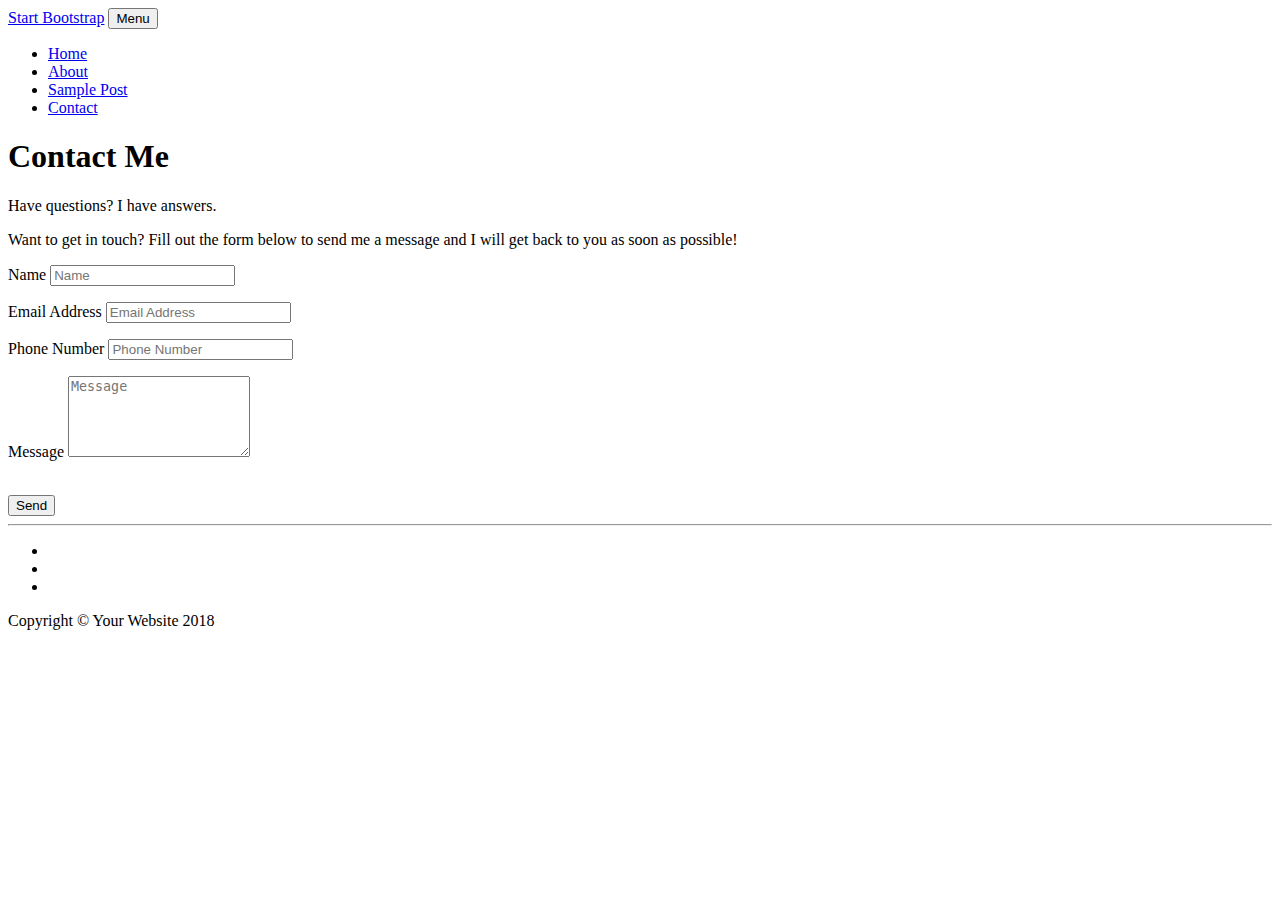
==== contact.html @ d7d1c13d "Add files via upload" ====
<!DOCTYPE html>
<html lang="en">

  <head>

    <meta charset="utf-8">
    <meta name="viewport" content="width=device-width, initial-scale=1, shrink-to-fit=no">
    <meta name="description" content="">
    <meta name="author" content="">

    <title>Clean Blog - Start Bootstrap Theme</title>

    <!-- Bootstrap core CSS -->
    <link href="vendor/bootstrap/css/bootstrap.min.css" rel="stylesheet">

    <!-- Custom fonts for this template -->
    <link href="vendor/font-awesome/css/font-awesome.min.css" rel="stylesheet" type="text/css">
    <link href='https://fonts.googleapis.com/css?family=Lora:400,700,400italic,700italic' rel='stylesheet' type='text/css'>
    <link href='https://fonts.googleapis.com/css?family=Open+Sans:300italic,400italic,600italic,700italic,800italic,400,300,600,700,800' rel='stylesheet' type='text/css'>

    <!-- Custom styles for this template -->
    <link href="css/clean-blog.min.css" rel="stylesheet">

  </head>

  <body>

    <!-- Navigation -->
    <nav class="navbar navbar-expand-lg navbar-light fixed-top" id="mainNav">
      <div class="container">
        <a class="navbar-brand" href="index.html">Start Bootstrap</a>
        <button class="navbar-toggler navbar-toggler-right" type="button" data-toggle="collapse" data-target="#navbarResponsive" aria-controls="navbarResponsive" aria-expanded="false" aria-label="Toggle navigation">
          Menu
          <i class="fa fa-bars"></i>
        </button>
        <div class="collapse navbar-collapse" id="navbarResponsive">
          <ul class="navbar-nav ml-auto">
            <li class="nav-item">
              <a class="nav-link" href="index.html">Home</a>
            </li>
            <li class="nav-item">
              <a class="nav-link" href="about.html">About</a>
            </li>
            <li class="nav-item">
              <a class="nav-link" href="post.html">Sample Post</a>
            </li>
            <li class="nav-item">
              <a class="nav-link" href="contact.html">Contact</a>
            </li>
          </ul>
        </div>
      </div>
    </nav>

    <!-- Page Header -->
    <header class="masthead" style="background-image: url('img/contact-bg.jpg')">
      <div class="overlay"></div>
      <div class="container">
        <div class="row">
          <div class="col-lg-8 col-md-10 mx-auto">
            <div class="page-heading">
              <h1>Contact Me</h1>
              <span class="subheading">Have questions? I have answers.</span>
            </div>
          </div>
        </div>
      </div>
    </header>

    <!-- Main Content -->
    <div class="container">
      <div class="row">
        <div class="col-lg-8 col-md-10 mx-auto">
          <p>Want to get in touch? Fill out the form below to send me a message and I will get back to you as soon as possible!</p>
          <!-- Contact Form - Enter your email address on line 19 of the mail/contact_me.php file to make this form work. -->
          <!-- WARNING: Some web hosts do not allow emails to be sent through forms to common mail hosts like Gmail or Yahoo. It's recommended that you use a private domain email address! -->
          <!-- To use the contact form, your site must be on a live web host with PHP! The form will not work locally! -->
          <form name="sentMessage" id="contactForm" novalidate>
            <div class="control-group">
              <div class="form-group floating-label-form-group controls">
                <label>Name</label>
                <input type="text" class="form-control" placeholder="Name" id="name" required data-validation-required-message="Please enter your name.">
                <p class="help-block text-danger"></p>
              </div>
            </div>
            <div class="control-group">
              <div class="form-group floating-label-form-group controls">
                <label>Email Address</label>
                <input type="email" class="form-control" placeholder="Email Address" id="email" required data-validation-required-message="Please enter your email address.">
                <p class="help-block text-danger"></p>
              </div>
            </div>
            <div class="control-group">
              <div class="form-group col-xs-12 floating-label-form-group controls">
                <label>Phone Number</label>
                <input type="tel" class="form-control" placeholder="Phone Number" id="phone" required data-validation-required-message="Please enter your phone number.">
                <p class="help-block text-danger"></p>
              </div>
            </div>
            <div class="control-group">
              <div class="form-group floating-label-form-group controls">
                <label>Message</label>
                <textarea rows="5" class="form-control" placeholder="Message" id="message" required data-validation-required-message="Please enter a message."></textarea>
                <p class="help-block text-danger"></p>
              </div>
            </div>
            <br>
            <div id="success"></div>
            <div class="form-group">
              <button type="submit" class="btn btn-primary" id="sendMessageButton">Send</button>
            </div>
          </form>
        </div>
      </div>
    </div>

    <hr>

    <!-- Footer -->
    <footer>
      <div class="container">
        <div class="row">
          <div class="col-lg-8 col-md-10 mx-auto">
            <ul class="list-inline text-center">
              <li class="list-inline-item">
                <a href="#">
                  <span class="fa-stack fa-lg">
                    <i class="fa fa-circle fa-stack-2x"></i>
                    <i class="fa fa-twitter fa-stack-1x fa-inverse"></i>
                  </span>
                </a>
              </li>
              <li class="list-inline-item">
                <a href="#">
                  <span class="fa-stack fa-lg">
                    <i class="fa fa-circle fa-stack-2x"></i>
                    <i class="fa fa-facebook fa-stack-1x fa-inverse"></i>
                  </span>
                </a>
              </li>
              <li class="list-inline-item">
                <a href="#">
                  <span class="fa-stack fa-lg">
                    <i class="fa fa-circle fa-stack-2x"></i>
                    <i class="fa fa-github fa-stack-1x fa-inverse"></i>
                  </span>
                </a>
              </li>
            </ul>
            <p class="copyright text-muted">Copyright &copy; Your Website 2018</p>
          </div>
        </div>
      </div>
    </footer>

    <!-- Bootstrap core JavaScript -->
    <script src="vendor/jquery/jquery.min.js"></script>
    <script src="vendor/bootstrap/js/bootstrap.bundle.min.js"></script>

    <!-- Contact Form JavaScript -->
    <script src="js/jqBootstrapValidation.js"></script>
    <script src="js/contact_me.js"></script>

    <!-- Custom scripts for this template -->
    <script src="js/clean-blog.min.js"></script>

  </body>

</html>
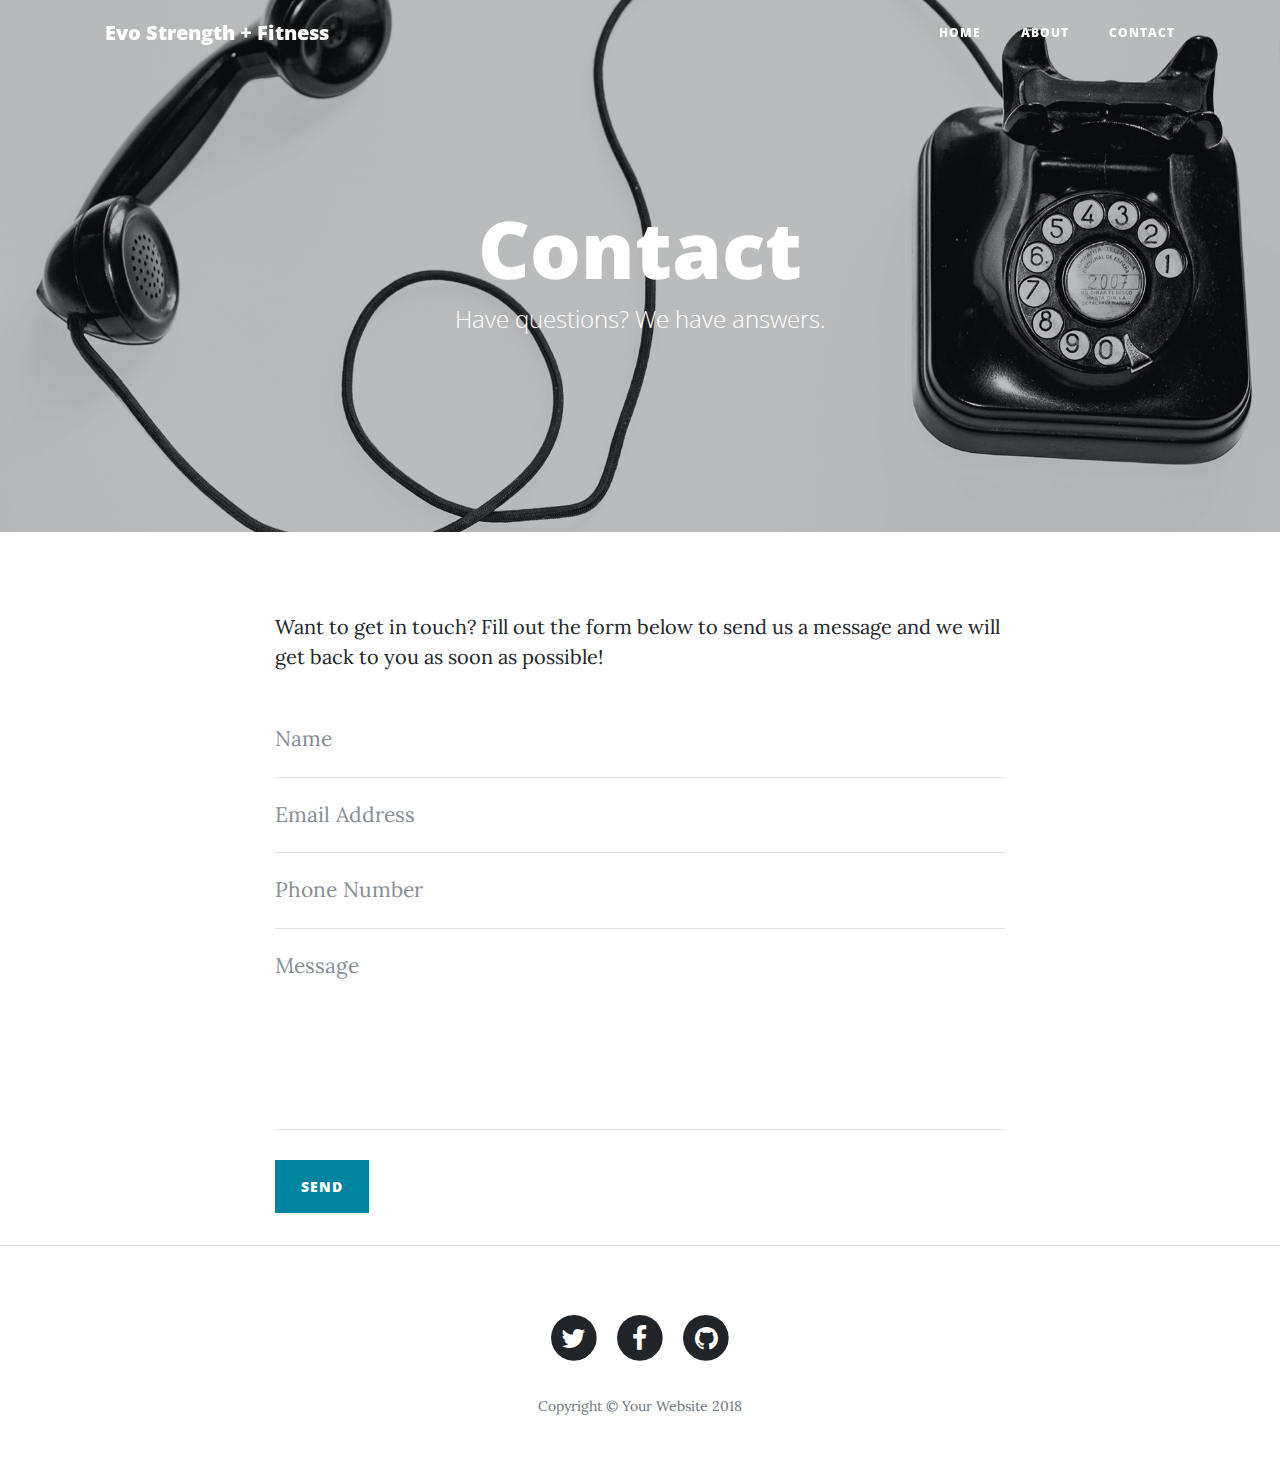
==== commit e14573c7: "Update contact.html" ====
--- a/contact.html
+++ b/contact.html
@@ -8,7 +8,7 @@
     <meta name="description" content="">
     <meta name="author" content="">
 
-    <title>Clean Blog - Start Bootstrap Theme</title>
+    <title>Contact | Evo Strength + Fitness</title>
 
     <!-- Bootstrap core CSS -->
     <link href="vendor/bootstrap/css/bootstrap.min.css" rel="stylesheet">
@@ -28,7 +28,7 @@
     <!-- Navigation -->
     <nav class="navbar navbar-expand-lg navbar-light fixed-top" id="mainNav">
       <div class="container">
-        <a class="navbar-brand" href="index.html">Start Bootstrap</a>
+        <a class="navbar-brand" href="index.html">Evo Strength + Fitness</a>
         <button class="navbar-toggler navbar-toggler-right" type="button" data-toggle="collapse" data-target="#navbarResponsive" aria-controls="navbarResponsive" aria-expanded="false" aria-label="Toggle navigation">
           Menu
           <i class="fa fa-bars"></i>
@@ -36,16 +36,13 @@
         <div class="collapse navbar-collapse" id="navbarResponsive">
           <ul class="navbar-nav ml-auto">
             <li class="nav-item">
-              <a class="nav-link" href="index.html">Home</a>
+              <a class="nav-link" href="index">Home</a>
             </li>
             <li class="nav-item">
-              <a class="nav-link" href="about.html">About</a>
+              <a class="nav-link" href="about">About</a>
             </li>
             <li class="nav-item">
-              <a class="nav-link" href="post.html">Sample Post</a>
-            </li>
-            <li class="nav-item">
-              <a class="nav-link" href="contact.html">Contact</a>
+              <a class="nav-link" href="contact">Contact</a>
             </li>
           </ul>
         </div>
@@ -59,8 +56,8 @@
         <div class="row">
           <div class="col-lg-8 col-md-10 mx-auto">
             <div class="page-heading">
-              <h1>Contact Me</h1>
-              <span class="subheading">Have questions? I have answers.</span>
+              <h1>Contact</h1>
+              <span class="subheading">Have questions? We have answers.</span>
             </div>
           </div>
         </div>
@@ -71,7 +68,7 @@
     <div class="container">
       <div class="row">
         <div class="col-lg-8 col-md-10 mx-auto">
-          <p>Want to get in touch? Fill out the form below to send me a message and I will get back to you as soon as possible!</p>
+          <p>Want to get in touch? Fill out the form below to send us a message and we will get back to you as soon as possible!</p>
           <!-- Contact Form - Enter your email address on line 19 of the mail/contact_me.php file to make this form work. -->
           <!-- WARNING: Some web hosts do not allow emails to be sent through forms to common mail hosts like Gmail or Yahoo. It's recommended that you use a private domain email address! -->
           <!-- To use the contact form, your site must be on a live web host with PHP! The form will not work locally! -->
--- a/css/clean-blog.min.css
+++ b/css/clean-blog.min.css
@@ -0,0 +1 @@
+body{font-size:20px;color:#212529;font-family:Lora,'Times New Roman',serif}p{line-height:1.5;margin:30px 0}p a{text-decoration:underline}h1,h2,h3,h4,h5,h6{font-weight:800;font-family:'Open Sans','Helvetica Neue',Helvetica,Arial,sans-serif}a{color:#212529;-webkit-transition:all .2s;-moz-transition:all .2s;transition:all .2s}a:focus,a:hover{color:#0085a1}blockquote{font-style:italic;color:#868e96}.section-heading{font-size:36px;font-weight:700;margin-top:60px}.caption{font-size:14px;font-style:italic;display:block;margin:0;padding:10px;text-align:center;border-bottom-right-radius:5px;border-bottom-left-radius:5px}::-moz-selection{color:#fff;background:#0085a1;text-shadow:none}::selection{color:#fff;background:#0085a1;text-shadow:none}img::selection{color:#fff;background:0 0}img::-moz-selection{color:#fff;background:0 0}#mainNav{position:absolute;border-bottom:1px solid #e9ecef;background-color:#fff;font-family:'Open Sans','Helvetica Neue',Helvetica,Arial,sans-serif}#mainNav .navbar-brand{font-weight:800;color:#343a40}#mainNav .navbar-toggler{font-size:12px;font-weight:800;padding:13px;text-transform:uppercase;color:#343a40}#mainNav .navbar-nav>li.nav-item>a{font-size:12px;font-weight:800;letter-spacing:1px;text-transform:uppercase}@media only screen and (min-width:992px){#mainNav{border-bottom:1px solid transparent;background:0 0}#mainNav .navbar-brand{padding:10px 20px;color:#fff}#mainNav .navbar-brand:focus,#mainNav .navbar-brand:hover{color:rgba(255,255,255,.8)}#mainNav .navbar-nav>li.nav-item>a{padding:10px 20px;color:#fff}#mainNav .navbar-nav>li.nav-item>a:focus,#mainNav .navbar-nav>li.nav-item>a:hover{color:rgba(255,255,255,.8)}}@media only screen and (min-width:992px){#mainNav{-webkit-transition:background-color .2s;-moz-transition:background-color .2s;transition:background-color .2s;-webkit-transform:translate3d(0,0,0);-moz-transform:translate3d(0,0,0);-ms-transform:translate3d(0,0,0);-o-transform:translate3d(0,0,0);transform:translate3d(0,0,0);-webkit-backface-visibility:hidden}#mainNav.is-fixed{position:fixed;top:-67px;-webkit-transition:-webkit-transform .2s;-moz-transition:-moz-transform .2s;transition:transform .2s;border-bottom:1px solid #fff;background-color:rgba(255,255,255,.9)}#mainNav.is-fixed .navbar-brand{color:#212529}#mainNav.is-fixed .navbar-brand:focus,#mainNav.is-fixed .navbar-brand:hover{color:#0085a1}#mainNav.is-fixed .navbar-nav>li.nav-item>a{color:#212529}#mainNav.is-fixed .navbar-nav>li.nav-item>a:focus,#mainNav.is-fixed .navbar-nav>li.nav-item>a:hover{color:#0085a1}#mainNav.is-visible{-webkit-transform:translate3d(0,100%,0);-moz-transform:translate3d(0,100%,0);-ms-transform:translate3d(0,100%,0);-o-transform:translate3d(0,100%,0);transform:translate3d(0,100%,0)}}header.masthead{margin-bottom:50px;background:no-repeat center center;background-color:#868e96;background-attachment:scroll;position:relative;-webkit-background-size:cover;-moz-background-size:cover;-o-background-size:cover;background-size:cover}header.masthead .overlay{position:absolute;top:0;left:0;height:100%;width:100%;background-color:#212529;opacity:0.3}header.masthead .page-heading,header.masthead .post-heading,header.masthead .site-heading{padding:200px 0 150px;color:white}@media only screen and (min-width:768px){header.masthead .page-heading,header.masthead .post-heading,header.masthead .site-heading{padding:200px 0}}header.masthead .page-heading,header.masthead .site-heading{text-align:center}header.masthead .page-heading h1,header.masthead .site-heading h1{font-size:50px;margin-top:0}header.masthead .page-heading .subheading,header.masthead .site-heading .subheading{font-size:24px;font-weight:300;line-height:1.1;display:block;margin:10px 0 0;font-family:'Open Sans','Helvetica Neue',Helvetica,Arial,sans-serif}@media only screen and (min-width:768px){header.masthead .page-heading h1,header.masthead .site-heading h1{font-size:80px}}header.masthead .post-heading h1{font-size:35px}header.masthead .post-heading .meta,header.masthead .post-heading .subheading{line-height:1.1;display:block}header.masthead .post-heading .subheading{font-size:24px;font-weight:600;margin:10px 0 30px;font-family:'Open Sans','Helvetica Neue',Helvetica,Arial,sans-serif}header.masthead .post-heading .meta{font-size:20px;font-weight:300;font-style:italic;font-family:Lora,'Times New Roman',serif}header.masthead .post-heading .meta a{color:#fff}@media only screen and (min-width:768px){header.masthead .post-heading h1{font-size:55px}header.masthead .post-heading .subheading{font-size:30px}}.post-preview>a{color:#212529}.post-preview>a:focus,.post-preview>a:hover{text-decoration:none;color:#0085a1}.post-preview>a>.post-title{font-size:30px;margin-top:30px;margin-bottom:10px}.post-preview>a>.post-subtitle{font-weight:300;margin:0 0 10px}.post-preview>.post-meta{font-size:18px;font-style:italic;margin-top:0;color:#868e96}.post-preview>.post-meta>a{text-decoration:none;color:#212529}.post-preview>.post-meta>a:focus,.post-preview>.post-meta>a:hover{text-decoration:underline;color:#0085a1}@media only screen and (min-width:768px){.post-preview>a>.post-title{font-size:36px}}.floating-label-form-group{font-size:14px;position:relative;margin-bottom:0;padding-bottom:.5em;border-bottom:1px solid #dee2e6}.floating-label-form-group input,.floating-label-form-group textarea{font-size:1.5em;position:relative;z-index:1;padding:0;resize:none;border:none;border-radius:0;background:0 0;box-shadow:none!important;font-family:Lora,'Times New Roman',serif}.floating-label-form-group input::-webkit-input-placeholder,.floating-label-form-group textarea::-webkit-input-placeholder{color:#868e96;font-family:Lora,'Times New Roman',serif}.floating-label-form-group label{font-size:.85em;line-height:1.764705882em;position:relative;z-index:0;top:2em;display:block;margin:0;-webkit-transition:top .3s ease,opacity .3s ease;-moz-transition:top .3s ease,opacity .3s ease;-ms-transition:top .3s ease,opacity .3s ease;transition:top .3s ease,opacity .3s ease;vertical-align:middle;vertical-align:baseline;opacity:0}.floating-label-form-group .help-block{margin:15px 0}.floating-label-form-group-with-value label{top:0;opacity:1}.floating-label-form-group-with-focus label{color:#0085a1}form .form-group:first-child .floating-label-form-group{border-top:1px solid #dee2e6}footer{padding:50px 0 65px}footer .list-inline{margin:0;padding:0}footer .copyright{font-size:14px;margin-bottom:0;text-align:center}.btn{font-size:14px;font-weight:800;padding:15px 25px;letter-spacing:1px;text-transform:uppercase;border-radius:0;font-family:'Open Sans','Helvetica Neue',Helvetica,Arial,sans-serif}.btn-primary{background-color:#0085a1;border-color:#0085a1}.btn-primary:active,.btn-primary:focus,.btn-primary:hover{color:#fff;background-color:#00657b!important;border-color:#00657b!important}.btn-lg{font-size:16px;padding:25px 35px}
